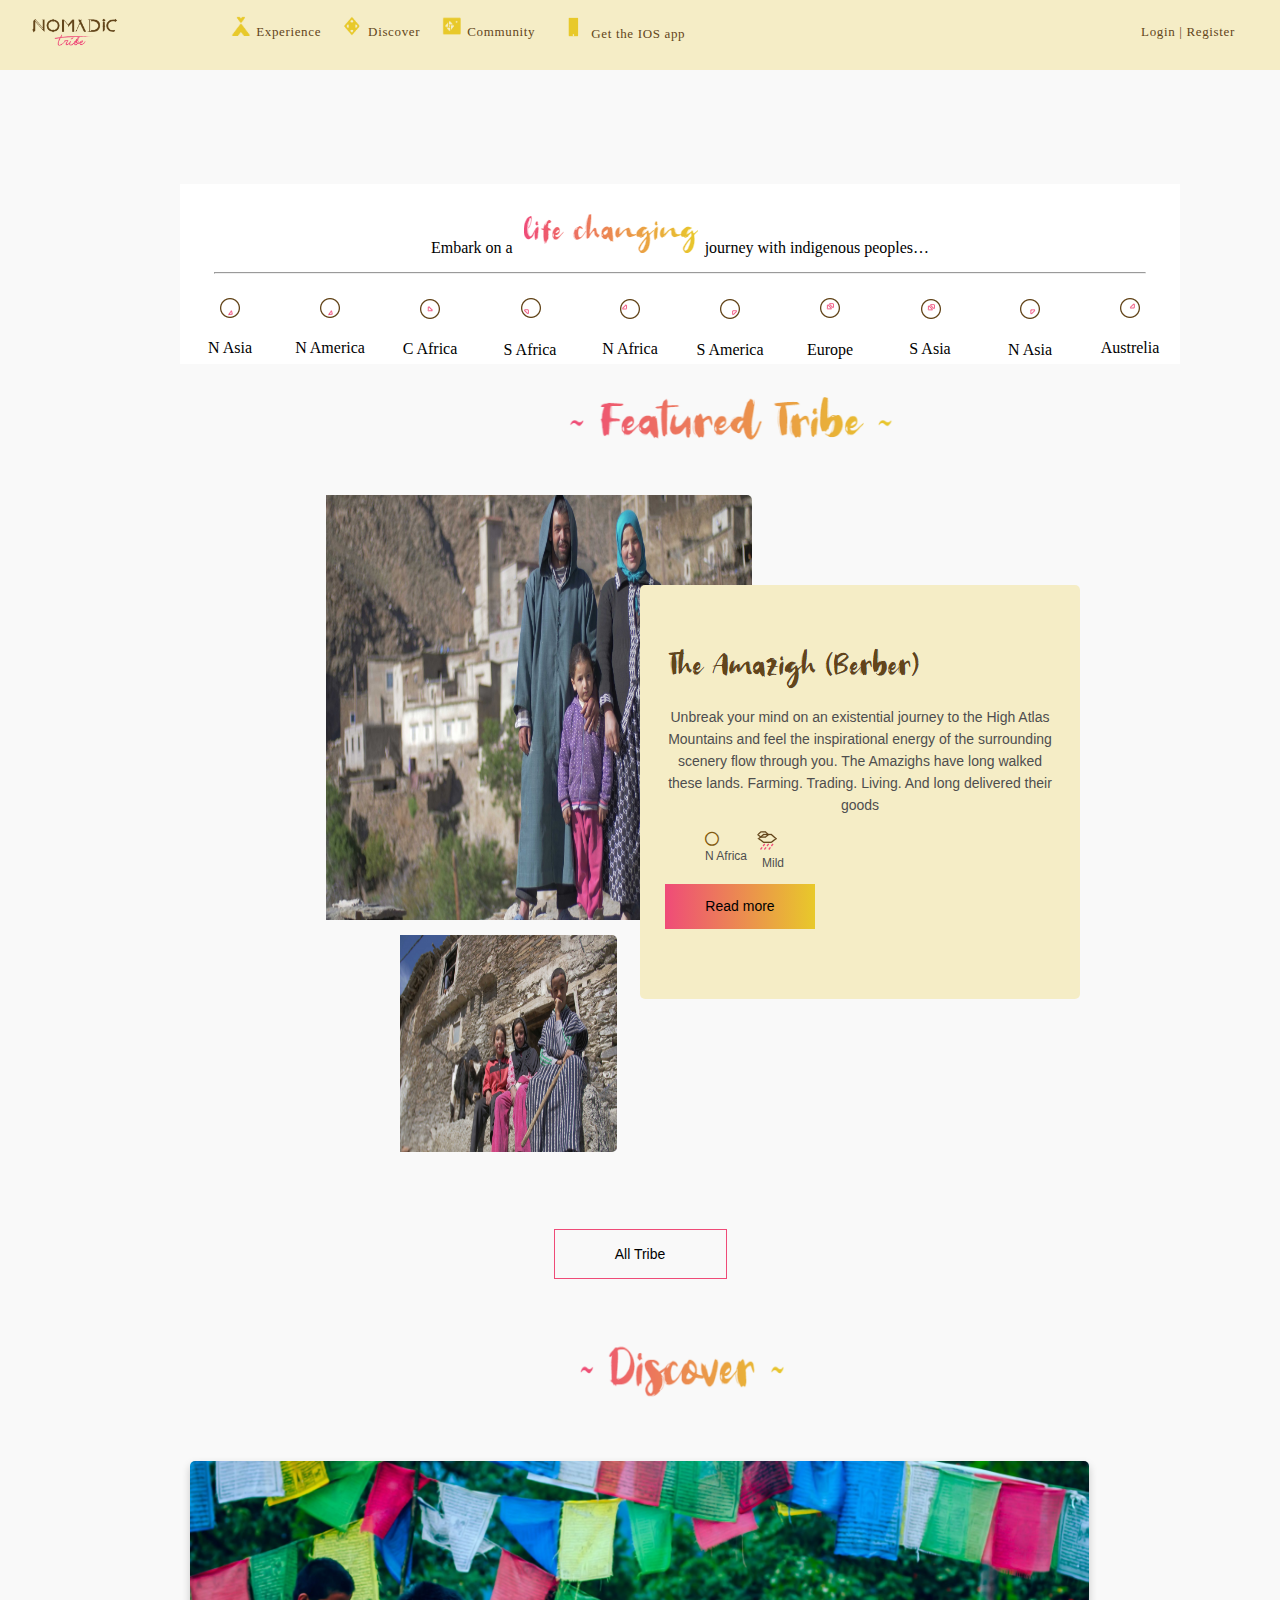
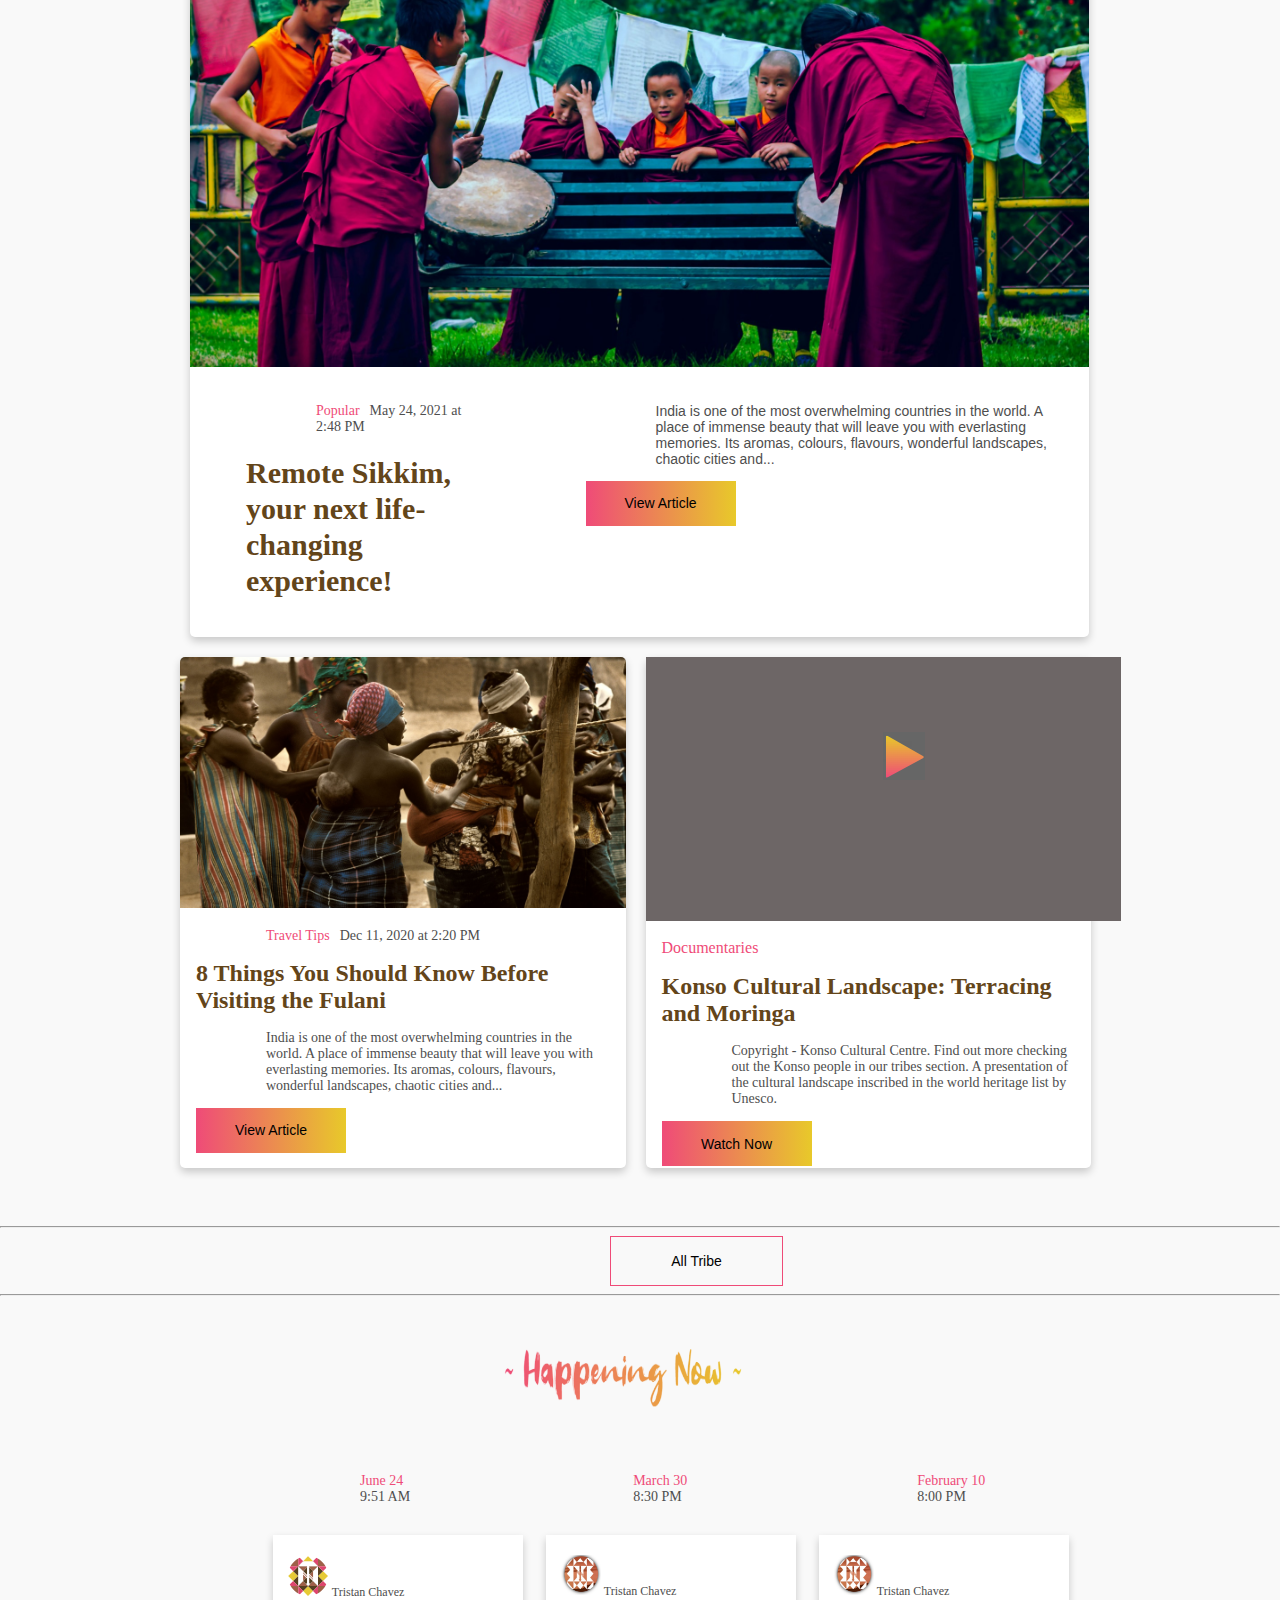
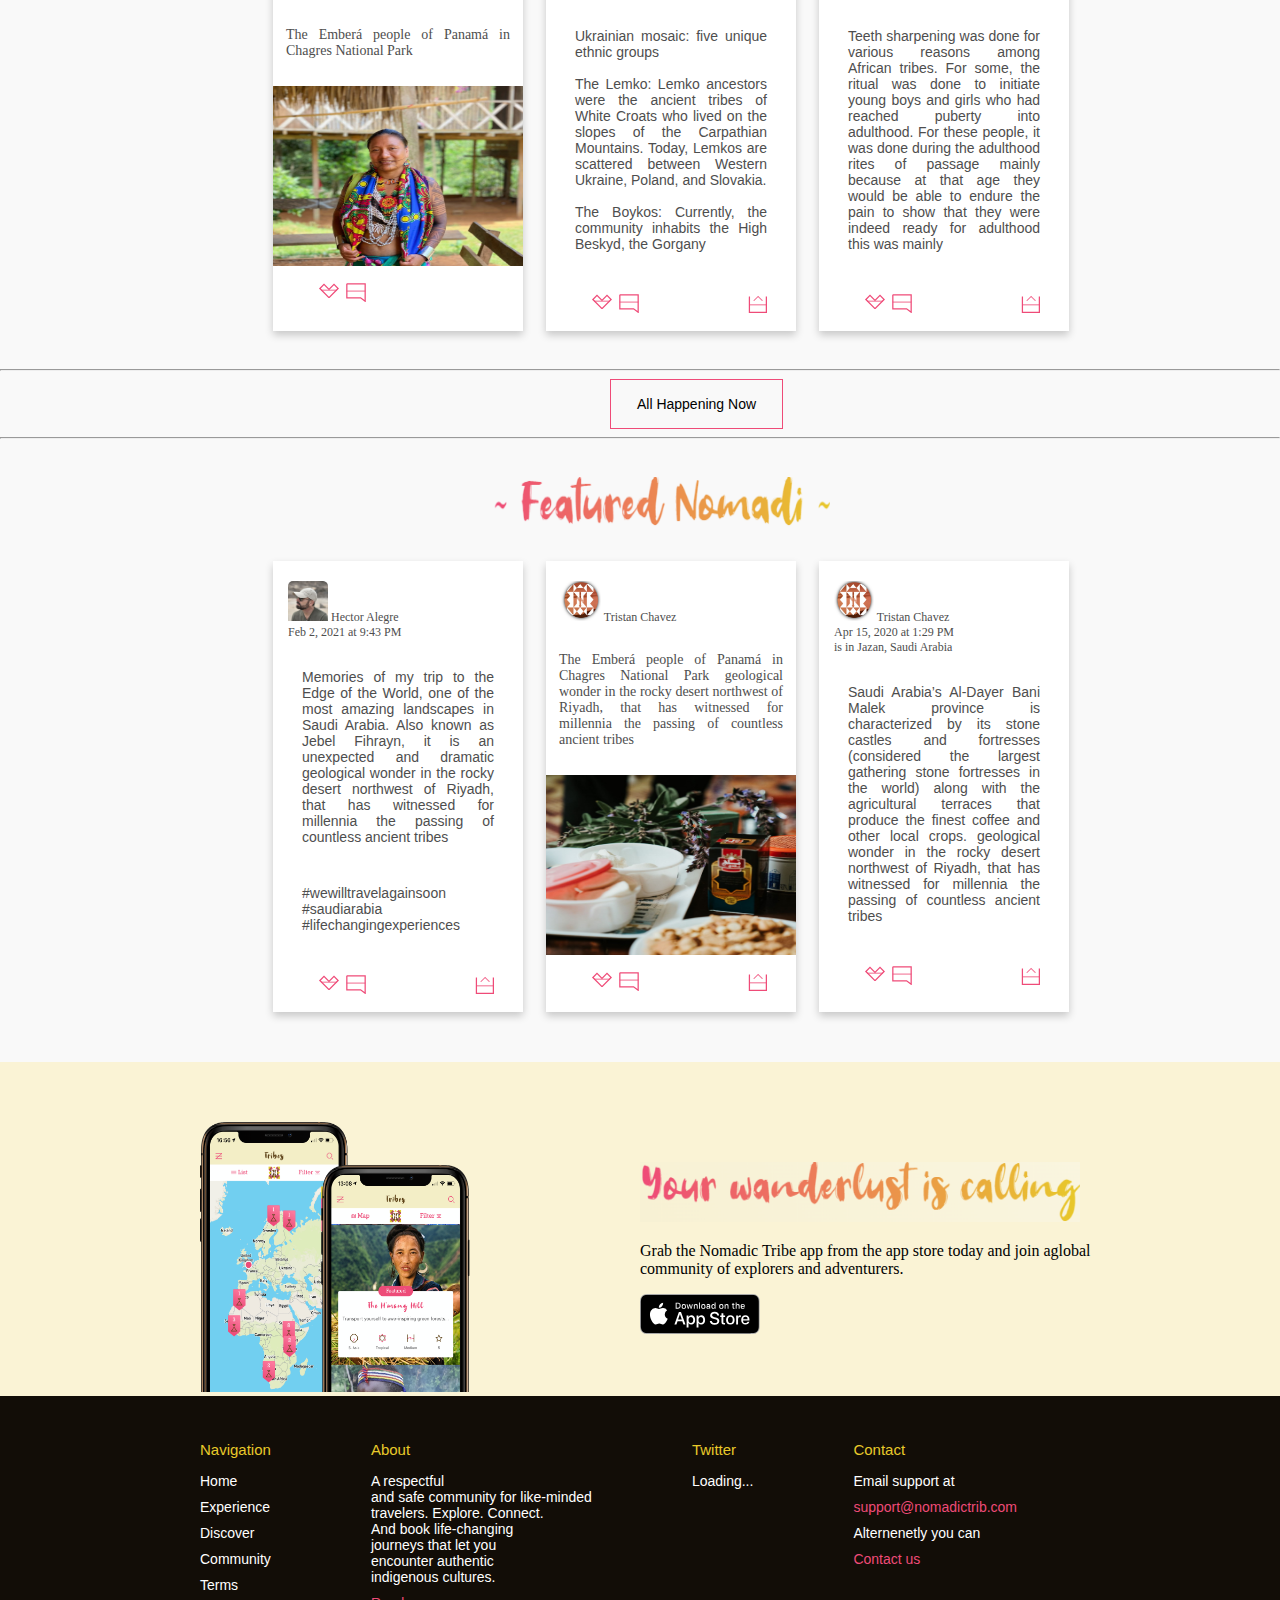
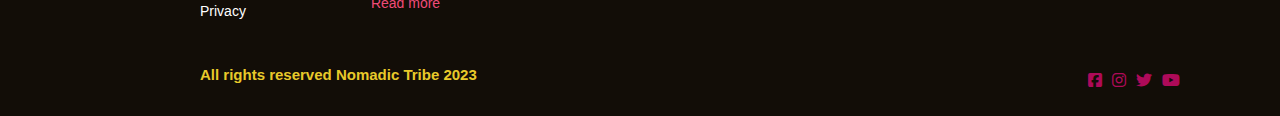
==== index.html @ 20270857 "Update and rename nomadictrib.html to index.html" ====
<!DOCTYPE html>
<html lang="en">

<head>
    <meta charset="UTF-8">
    <meta name="viewport" content="width=device-width, initial-scale=1.0">
    <title>Document</title>
    <link rel="stylesheet" href="navnomad.css">
    <!-- <link rel="stylesheet" href="https://cdnjs.cloudflare.com/ajax/libs/font-awesome/4.7.0/css/font-awesome.min.css"> -->
    <link rel="stylesheet" href="https://cdnjs.cloudflare.com/ajax/libs/font-awesome/6.2.1/css/all.min.css">

</head>

<body>
    <div class="navnomad">
        <div class="logo"><img class="" src="image/logoimg1.png" width="88px" height="29px" alt=""></div>
        <div class="navitems">
            <ul>

                <li><img src="image/1sticon.png" class="navitemimg" width="" alt=""><a class="navitema" href="">Experience</a>
                </li>
                <li><img src="image/2ndicon.png" class="navitemimg" alt=""><a href="" class="navitema">Discover</a></li>
                <li><img src="image/3rdicon.png" class="navitemimg" alt=""><a href="" class="navitema">Community</a></li>
                <li><img src="image/42thicon.png" class="navitemimg4" height="25px" alt=""><a href="" class="navitema">Get the
                        IOS app</a></li>
            </ul>
        </div>
        <div class="register">Login | Register</div>
    </div>

    <section>

        <div class="vediosection">
            <video playsinline autoplay muted loop>
                <source src="vedio/nomadicvedio.mp4" class="vedionomad" width="100%" type="video/mp4">

            </video>
            <div class="arraw"><button id="arrowbutton"><i class="fa-solid fa-caret-down"style="color: #f9fafb;"></i></button>
                <button id="arrowbutton"><i class="fa-solid fa-volume-xmark" style="color: #ffffff;"></i></button>
            </div>
    </section>
    <section>
        <div class="section3">
      <div  class="container-section-area1">
        <div class="areatxt">
           <span class="life"> Embark on a </span><img src="image/lifechanging.png" alt=""><span class="life">journey with indigenous peoples…</span>
        </div>
        <div><hr class="araehr"></div>
        
        <div class="container-section-area">
            <div class="africa"><img src="image/section1img2.png" alt="">
            <p>N Asia</p></div>
            <div class="africa">
<img src="image/section1img2.png" alt="">
<p>N America</p>
            </div>
            <div class="africa">
                <img src="image/section1img3.png" alt="">
                <p>C Africa</p>
            </div>
            <div class="africa">
                <img src="image/section1img4.png" alt="">
                <p>S Africa</p>
            </div>
            <div class="africa">
                <img src="image/section1img5.png" alt="">
                <p>N Africa</p>
            </div>
            <div class="africa">
                <img src="image/section1img6.png" alt="">
                <p>S America</p>
            </div>
            <div class="africa">
                <img src="image/section1img7.png" alt="">
                <p>Europe</p>
            </div>
            <div class="africa">
                <img src="image/section1img8.png" alt="">
                <p>S Asia</p>
            </div>
            <div class="africa">
                <img src="image/section1img9.png" alt="">
                <p>N Asia</p>
            </div>
            <div class="africa">
                <img src="image/section1img10.png" alt="">
                <p>Austrelia</p>
            </div>
        </div>
      </div>
    </div>
    </section>

    <section>


        <div class="section4">
            <div class="lenear-gardient">
                <img src="image/futuretrib.png" width="330px" height="52px" alt="">
            </div>
            <div class="futuretribimg">
                <div class="futuretribimg1">
                    <img class="futuretribimg1" src="image/futuretribimg1.jpg" width="426px" height="425px" alt="">
                </div>
                <div class="futuretribimg2">
                    <img class="futuretribimg2" src="image/futurtribimg2.jpg" width="217px" height="217px" alt="">
                </div>
            </div>
            <div class="futuretribtxt">
                <div><img src="image/theamazing.png" alt=""></div>


                <div>
                    <p class="section4text">Unbreak your mind on an existential journey to the High Atlas <br> Mountains
                        and feel the inspirational energy of the surrounding <br> scenery flow through you. The Amazighs
                        have long walked these lands. Farming. Trading. Living. And long delivered their goods</p>
                </div>
                <div class="sectio4icons">
                    <ul>
                        <li><i class="fa-sharp fa-regular fa-circle" style="color: #81590e;"></i><br><span
                                class="nafrica">N Africa</span></li>
                        <li><img src="image/rainicon.png" width="20px" height="20px" alt=""><br><span class="mild">Mild</span>
                        </li>
                    </ul>
                </div>


                <div>
                    <button class="readmore" type="button" onclick="alert('Hello world!')">Read more</button>
                </div>
            </div>
        </div>
        </div>

        </div>
    </section>


    <section>
        <div class="allgribbox">
            <button class="alltrib" type="button" onclick="alert('Hello world!')">All
                Tribe</button>
        </div>

    </section>


    <section>
        <div class="section5">
            <div class="discover">
                <img src="image/discover.png" class="discover" width="230px" height="68px" alt="">
            </div>
            <div class="card" id="section5card">
                <img src="image/dicoverimg2.jpg" alt="Avatar" style="width:100%">
                <div class="container">
                    <div class="discoverlist1">
                        <ul>
                            <li>
                                <p class="traveltipsp"><span class="discovelist">Popular</span>May 24, 2021 at 2:48 PM
                                </p>
                                <h1 class="discoverh1">Remote Sikkim, your next life-changing experience!</h1>
                            </li>
                            <li class="listiteme">
                                <p class="traveltipsp">India is one of the most overwhelming countries in the world. A
                                    place of immense beauty that will leave you with everlasting memories. Its aromas,
                                    colours, flavours, wonderful landscapes, chaotic cities and...</p>
                                <button class="readmore" type="button" onclick="alert('Hello world!')">View
                                    Article</button>


                            </li>
                        </ul>
                    </div>
                </div>
            </div>
        </div>
    </section>

    <section>
        <div class="section6">
            <div class="card" id="card61">
                <img src="image/traveltips.jpg" alt="Avatar" style="width:100%">
                <div class="container">
                    <p class="traveltipsp"><span class="discovelist">Travel Tips</span>Dec 11, 2020 at 2:20 PM</p>
                    <h1 class="traveltips2">8 Things You Should Know Before Visiting the Fulani</h1>
                    <p class="traveltipsp">India is one of the most overwhelming countries in the world. A place of
                        immense beauty that will leave you with everlasting memories. Its aromas, colours, flavours,
                        wonderful landscapes, chaotic cities and...</p>
                    <button class="readmore" type="button" onclick="alert('Hello world!')">View Article</button>
                </div>
            </div>
            <div class="card" id="card62">

                <div class="gray">
                    <img class="playbutton" src="image/playbutton.png" alt="">
                </div>
                <div class="container">
                    <p><span class="discovelist">Documentaries</span></p>
                    <h1 class="traveltips2">Konso Cultural Landscape: Terracing and Moringa</h1>
                    <p class="traveltipsp">Copyright - Konso Cultural Centre. Find out more checking out the Konso
                        people in our tribes section. A presentation of the cultural landscape inscribed in the world
                        heritage list by Unesco.</p>
                    <button class="readmore" type="button" onclick="alert('Hello world!')">Watch Now</button>

                </div>
            </div>
        </div>

    </section>

    <hr>
    <div class="discoverbox">
        <button class="discoverall" type="button" onclick="alert('Hello world!')">All
            Tribe</button>
    </div>

    </section>
    <hr>

    <section>
        <!-- <div class="section7">
        <div class="lenear-gardient">
            <img src="happeningnow.png" width="330px" height="60px" alt="">
        </div>
    <div class="row">
        <div class="column">
            
          <div class="card"id="card71">
            <img src="happeninicon1.png" alt="">
            <span>Tristan Chavez </span>
            <div><p>The Emberá people of Panamá in Chagres National Park</p>
            <img class="happening" src="happening.jpg"width="290px"height="201px" alt=""></div>
          </div>
        </div>
        <div class="column">
          <div class="card"id="card71">...</div>
        </div>
        <div class="column">
          <div class="card"id="card71">..</div>
        </div>

      </div>
    </div> -->
        <div class="section7">
            <div class="happeningnow">
                <img class="happenngtxt" src="image/happeningnow.png" width="250px" height="60px" alt="">
            </div>
            <div class="happeminglist">
                <ul>
                    <li>
                        <p class="traveltipsp"><span class="discovelist">June 24</span> <br>9:51 AM</p>
                    </li>
                    <li>
                        <p class="happeninglist2"><span class="discovelist">March 30 </span> <br>8:30 PM</p>
                    </li>
                    <li>
                        <p class="happeninglist2"><span class="discovelist">February 10 </span> <br>8:00 PM</p>
                    </li>
                </ul>
            </div>
            <div class="sectioncards7">

                <div class="card" id="card71">
                    <div class="card71ico"> <img src="image/happeninicon1.png" alt="">
                        <span>Tristan Chavez </span>
                    </div>

                    <div>
                        <p class="card71txt1">The Emberá people of Panamá in Chagres National Park</p>
                        <img class="happening" src="image/happening.jpg" width="290px" height="201px" alt="">
                    </div>
                    <div class="card71icons">
                        <ul>
                            <li><img src="image/cardlicon1.png" alt=""></li>
                            <li><img src="image/cardlicon2.png" alt=""></li>
                            <li><img class="image/cardlicon3" src="cardlicin3.png" alt=""></li>
                        </ul>
                    </div>

                </div>
                <div class="card" id="card71">
                    <div class="card71ico"> <img src="image/happeningicon2.jpg" width="40px" height="40px" alt="">
                        <span>Tristan Chavez </span>
                    </div>
                    <div class="container">
                        <p class="card71txt">Ukrainian mosaic: five unique ethnic groups <br><br>
                            The Lemko: Lemko ancestors were the ancient tribes of White Croats who lived on the slopes
                            of the Carpathian Mountains. Today, Lemkos are scattered between Western Ukraine, Poland,
                            and Slovakia. <br><br>
                            The Boykos: Currently, the community inhabits the High Beskyd, the Gorgany</p>
                    </div>
                    <div class="card71icons">
                        <ul>
                            <li><img src="image/cardlicon1.png" alt=""></li>
                            <li><img src="image/cardlicon2.png" alt=""></li>
                            <li><img class="cardlicon3" src="image/cardlicin3.png" alt=""></li>
                        </ul>
                    </div>
                </div>
                <div class="card" id="card71">
                    <div class="card71ico"> <img src="image/happeningicon2.jpg" width="40px" height="40px" alt="">
                        <span>Tristan Chavez </span>
                    </div>
                    <div class="container">
                        <p class="card71txt">Teeth sharpening was done for various reasons among African tribes. For
                            some, the ritual was done to initiate young boys and girls who had reached puberty into
                            adulthood. For these people, it was done during the adulthood rites of passage mainly
                            because at that age they would be able to endure the pain to show that they were indeed
                            ready for adulthood this was mainly</p>
                    </div>
                    <div class="card71icons">
                        <ul>
                            <li><img  class="cardioicin1" src="image/cardlicon1.png" alt=""></li>
                            <li ><img class="cardioicin" src="image/cardlicon2.png" alt=""></li>
                            <li><img class="cardlicon3" src="image/cardlicin3.png" alt=""></li>
                        </ul>
                    </div>
                </div>
            </div>
        </div>
    </section>

    <hr>
    <div class="discoverbox">
        <button class="discoverall" type="button" onclick="alert('Hello world!')">All Happening Now</button>
    </div>

    </section>
    <hr>

    <section>
        <div class="section9">
            <div class="futurenomadi">
                <img class="happenngtxt" src="image/futurenomadi1.png" width="340px" height="50px" alt="">
            </div>

            <div class="sectioncards7">

                <div class="card" id="card71">

                    <div class="card71ico"> <img src="image/hector.jpg" width="40px" height="40px" alt="">
                        <span>Hector Alegre <br>Feb 2, 2021 at 9:43 PM

                        </span>
                    </div>


                    <div class="container">
                        <p class="card71txt">Memories of my trip to the Edge of the World, one of the most amazing
                            landscapes in Saudi Arabia. Also known as Jebel Fihrayn, it is an unexpected and dramatic
                            geological wonder in the rocky desert northwest of Riyadh, that has witnessed for millennia
                            the passing of countless ancient tribes</p>
                        <p class="card71txt">#wewilltravelagainsoon #saudiarabia #lifechangingexperiences</p>
                    </div>
                    <div class="card71icons">
                        <ul>
                            <li><img  class="cardioicin1" src="image/cardlicon1.png" alt=""></li>
                            <li ><img class="cardioicin" src="image/cardlicon2.png" alt=""></li>
                            <li><img class="cardlicon3" src="image/cardlicin3.png" alt=""></li>
                        </ul>
                    </div>
                </div>
                <div class="card" id="card71">
                    <div class="card71ico"> <img src="image/happeningicon2.jpg" width="40px" height="40px" alt="">
                        <span>Tristan Chavez </span>
                    </div>

                    <div>
                        <p class="card71txt1">The Emberá people of Panamá in Chagres National Park geological wonder in the rocky desert northwest of Riyadh, that has witnessed for millennia the passing of countless ancient tribes</p>
                        <img class="happening" src="image/carding92.jpg" width="290px" height="201px" alt="">
                    </div>
                    <div class="card71icons">
                        <ul>
                            <li><img  class="cardioicin1" src="image/cardlicon1.png" alt=""></li>
                            <li ><img class="cardioicin" src="image/cardlicon2.png" alt=""></li>
                            <li><img class="cardlicon3" src="image/cardlicin3.png" alt=""></li>
                        </ul>
                    </div>
                </div>
                <div class="card" id="card71">
                    <div class="card71ico"> <img src="image/happeningicon2.jpg" width="40px" height="40px" alt="">
                        <span>Tristan Chavez <br>Apr 15, 2020 at 1:29 PM <br>is in Jazan, Saudi Arabia</span>
                    </div>
                    <div class="container">
                        <p class="card71txt">Saudi Arabia’s Al-Dayer Bani Malek province is characterized by its stone
                            castles and fortresses (considered the largest gathering stone fortresses in the world)
                            along with the agricultural terraces that produce the finest coffee and other local crops.
                            geological wonder in the rocky desert northwest of Riyadh, that has witnessed for millennia the passing of countless ancient tribes
                        </p>
                    </div>
                    <div class="card71icons">
                        <ul>
                            <li><img  class="cardioicin1" src="image/cardlicon1.png" alt=""></li>
                            <li ><img class="cardioicin" src="image/cardlicon2.png" alt=""></li>
                            <li><img class="cardlicon3" src="image/cardlicin3.png" alt=""></li>
                        </ul>
                    </div>
                </div>
            </div>
        </div>
    </section>

    <section>
        <div class="section10">
            <div class="section10img">
                <img src="image/yourwonderest.png" width="270px" height="270px" alt="">

            </div>
            <div class="section10txt">
                <img class="thewondertxt" src="image/thewonderesttxt.png" width="440px" height="60px" alt="">
                <p>Grab the Nomadic Tribe app from the app store today and join aglobal <br> community of explorers and
                    adventurers.</p>
                <svg xmlns="http://www.w3.org/2000/svg" width="119.664" height="40" viewBox="0 0 119.664 40">
                    <path
                        d="M110.135 0H9.535c-.367 0-.73 0-1.095.002-.306.002-.61.008-.919.013A13.215 13.215 0 005.517.19a6.665 6.665 0 00-1.9.627 6.438 6.438 0 00-1.62 1.18A6.258 6.258 0 00.82 3.617a6.601 6.601 0 00-.625 1.903 12.993 12.993 0 00-.179 2.002c-.01.307-.01.615-.015.921V31.56c.005.31.006.61.015.921a12.992 12.992 0 00.18 2.002 6.588 6.588 0 00.624 1.905A6.208 6.208 0 001.998 38a6.274 6.274 0 001.618 1.179 6.7 6.7 0 001.901.63 13.455 13.455 0 002.004.177c.31.007.613.011.919.011.366.002.728.002 1.095.002h100.6c.36 0 .724 0 1.084-.002.304 0 .617-.004.922-.01a13.279 13.279 0 002-.178 6.804 6.804 0 001.908-.63A6.277 6.277 0 00117.666 38a6.395 6.395 0 001.182-1.614 6.604 6.604 0 00.619-1.905 13.506 13.506 0 00.185-2.002c.004-.31.004-.61.004-.921.008-.364.008-.725.008-1.094V9.536c0-.366 0-.73-.008-1.092 0-.306 0-.614-.004-.92a13.507 13.507 0 00-.185-2.003 6.618 6.618 0 00-.62-1.903 6.466 6.466 0 00-2.798-2.8 6.768 6.768 0 00-1.908-.627 13.044 13.044 0 00-2-.176c-.305-.005-.618-.011-.922-.013-.36-.002-.725-.002-1.084-.002z"
                        fill="#a6a6a6"></path>
                    <path
                        d="M8.445 39.125c-.305 0-.602-.004-.904-.01a12.687 12.687 0 01-1.87-.164 5.884 5.884 0 01-1.656-.548 5.406 5.406 0 01-1.397-1.016 5.32 5.32 0 01-1.02-1.397 5.722 5.722 0 01-.544-1.657 12.414 12.414 0 01-.166-1.875c-.007-.21-.015-.913-.015-.913v-23.1s.009-.692.015-.895a12.37 12.37 0 01.165-1.872 5.755 5.755 0 01.544-1.662 5.373 5.373 0 011.015-1.398 5.565 5.565 0 011.402-1.023 5.823 5.823 0 011.653-.544A12.586 12.586 0 017.543.887l.902-.012h102.769l.913.013a12.385 12.385 0 011.858.162 5.938 5.938 0 011.671.548 5.594 5.594 0 012.415 2.42 5.763 5.763 0 01.535 1.649 12.995 12.995 0 01.174 1.887c.003.283.003.588.003.89.008.375.008.732.008 1.092v20.929c0 .363 0 .718-.008 1.075 0 .325 0 .623-.004.93a12.731 12.731 0 01-.17 1.853 5.739 5.739 0 01-.54 1.67 5.48 5.48 0 01-1.016 1.386 5.413 5.413 0 01-1.4 1.022 5.862 5.862 0 01-1.668.55 12.542 12.542 0 01-1.869.163c-.293.007-.6.011-.897.011l-1.084.002z">
                    </path>
                    <g data-name="<Group>">
                        <g data-name="<Group>" fill="#fff">
                            <path data-name="<Path>"
                                d="M24.769 20.3a4.949 4.949 0 012.356-4.151 5.066 5.066 0 00-3.99-2.158c-1.68-.176-3.308 1.005-4.164 1.005-.872 0-2.19-.988-3.608-.958a5.315 5.315 0 00-4.473 2.728c-1.934 3.348-.491 8.269 1.361 10.976.927 1.325 2.01 2.805 3.428 2.753 1.387-.058 1.905-.885 3.58-.885 1.658 0 2.144.885 3.59.852 1.489-.025 2.426-1.332 3.32-2.67a10.962 10.962 0 001.52-3.092 4.782 4.782 0 01-2.92-4.4zM22.037 12.21a4.872 4.872 0 001.115-3.49 4.957 4.957 0 00-3.208 1.66A4.636 4.636 0 0018.8 13.74a4.1 4.1 0 003.237-1.53z">
                            </path>
                        </g>
                        <g fill="#fff">
                            <path
                                d="M42.302 27.14H37.57l-1.137 3.356h-2.005l4.484-12.418h2.083l4.483 12.418h-2.039zm-4.243-1.55h3.752l-1.85-5.446h-.051zM55.16 25.97c0 2.813-1.506 4.62-3.779 4.62a3.07 3.07 0 01-2.848-1.583h-.043v4.484H46.63V21.442h1.8v1.506h.033a3.212 3.212 0 012.883-1.6c2.298 0 3.813 1.816 3.813 4.622zm-1.91 0c0-1.833-.948-3.038-2.393-3.038-1.42 0-2.375 1.23-2.375 3.038 0 1.824.955 3.046 2.375 3.046 1.445 0 2.393-1.197 2.393-3.046zM65.125 25.97c0 2.813-1.506 4.62-3.779 4.62a3.07 3.07 0 01-2.848-1.583h-.043v4.484h-1.859V21.442h1.799v1.506h.034a3.212 3.212 0 012.883-1.6c2.298 0 3.813 1.816 3.813 4.622zm-1.91 0c0-1.833-.948-3.038-2.393-3.038-1.42 0-2.375 1.23-2.375 3.038 0 1.824.955 3.046 2.375 3.046 1.445 0 2.392-1.197 2.392-3.046zM71.71 27.036c.138 1.232 1.334 2.04 2.97 2.04 1.566 0 2.693-.808 2.693-1.919 0-.964-.68-1.54-2.29-1.936l-1.609-.388c-2.28-.55-3.339-1.617-3.339-3.348 0-2.142 1.867-3.614 4.519-3.614 2.624 0 4.423 1.472 4.483 3.614h-1.876c-.112-1.239-1.136-1.987-2.634-1.987s-2.521.757-2.521 1.858c0 .878.654 1.395 2.255 1.79l1.368.336c2.548.603 3.606 1.626 3.606 3.443 0 2.323-1.85 3.778-4.793 3.778-2.754 0-4.614-1.42-4.734-3.667zM83.346 19.3v2.142h1.722v1.472h-1.722v4.991c0 .776.345 1.137 1.102 1.137a5.808 5.808 0 00.611-.043v1.463a5.104 5.104 0 01-1.032.086c-1.833 0-2.548-.689-2.548-2.445v-5.189h-1.316v-1.472h1.316V19.3zM86.065 25.97c0-2.849 1.678-4.639 4.294-4.639 2.625 0 4.295 1.79 4.295 4.639 0 2.856-1.661 4.638-4.295 4.638-2.633 0-4.294-1.782-4.294-4.638zm6.695 0c0-1.954-.895-3.108-2.401-3.108s-2.4 1.162-2.4 3.108c0 1.962.894 3.106 2.4 3.106s2.401-1.144 2.401-3.106zM96.186 21.442h1.773v1.541h.043a2.16 2.16 0 012.177-1.635 2.866 2.866 0 01.637.069v1.738a2.598 2.598 0 00-.835-.112 1.873 1.873 0 00-1.937 2.083v5.37h-1.858zM109.384 27.837c-.25 1.643-1.85 2.771-3.898 2.771-2.634 0-4.269-1.764-4.269-4.595 0-2.84 1.644-4.682 4.19-4.682 2.506 0 4.08 1.72 4.08 4.466v.637h-6.394v.112a2.358 2.358 0 002.436 2.564 2.048 2.048 0 002.09-1.273zm-6.282-2.702h4.526a2.177 2.177 0 00-2.22-2.298 2.292 2.292 0 00-2.306 2.298z">
                            </path>
                        </g>
                    </g>
                    <g data-name="<Group>">
                        <g fill="#fff">
                            <path
                                d="M37.826 8.731a2.64 2.64 0 012.808 2.965c0 1.906-1.03 3.002-2.808 3.002h-2.155V8.73zm-1.228 5.123h1.125a1.876 1.876 0 001.967-2.146 1.881 1.881 0 00-1.967-2.134h-1.125zM41.68 12.444a2.133 2.133 0 114.248 0 2.134 2.134 0 11-4.247 0zm3.334 0c0-.976-.439-1.547-1.208-1.547-.773 0-1.207.571-1.207 1.547 0 .984.434 1.55 1.207 1.55.77 0 1.208-.57 1.208-1.55zM51.573 14.698h-.922l-.93-3.317h-.07l-.927 3.317h-.913l-1.242-4.503h.902l.806 3.436h.067l.926-3.436h.852l.926 3.436h.07l.803-3.436h.889zM53.854 10.195h.855v.715h.066a1.348 1.348 0 011.344-.802 1.465 1.465 0 011.559 1.675v2.915h-.889v-2.692c0-.724-.314-1.084-.972-1.084a1.033 1.033 0 00-1.075 1.141v2.635h-.888zM59.094 8.437h.888v6.26h-.888zM61.218 12.444a2.133 2.133 0 114.247 0 2.134 2.134 0 11-4.247 0zm3.333 0c0-.976-.439-1.547-1.208-1.547-.773 0-1.207.571-1.207 1.547 0 .984.434 1.55 1.207 1.55.77 0 1.208-.57 1.208-1.55zM66.4 13.424c0-.81.604-1.278 1.676-1.344l1.22-.07v-.389c0-.475-.315-.744-.922-.744-.497 0-.84.182-.939.5h-.86c.09-.773.818-1.27 1.84-1.27 1.128 0 1.765.563 1.765 1.514v3.077h-.855v-.633h-.07a1.515 1.515 0 01-1.353.707 1.36 1.36 0 01-1.501-1.348zm2.895-.384v-.377l-1.1.07c-.62.042-.9.253-.9.65 0 .405.351.64.834.64a1.062 1.062 0 001.166-.983zM71.348 12.444c0-1.423.732-2.324 1.87-2.324a1.484 1.484 0 011.38.79h.067V8.437h.888v6.26h-.851v-.71h-.07a1.563 1.563 0 01-1.415.785c-1.145 0-1.869-.901-1.869-2.328zm.918 0c0 .955.45 1.53 1.203 1.53.75 0 1.212-.583 1.212-1.526 0-.938-.468-1.53-1.212-1.53-.748 0-1.203.58-1.203 1.526zM79.23 12.444a2.133 2.133 0 114.247 0 2.134 2.134 0 11-4.247 0zm3.333 0c0-.976-.438-1.547-1.208-1.547-.772 0-1.207.571-1.207 1.547 0 .984.435 1.55 1.207 1.55.77 0 1.208-.57 1.208-1.55zM84.67 10.195h.855v.715h.066a1.348 1.348 0 011.344-.802 1.465 1.465 0 011.559 1.675v2.915h-.889v-2.692c0-.724-.314-1.084-.972-1.084a1.033 1.033 0 00-1.075 1.141v2.635h-.889zM93.515 9.074v1.141h.976v.749h-.976v2.315c0 .472.194.679.637.679a2.967 2.967 0 00.339-.021v.74a2.916 2.916 0 01-.484.046c-.988 0-1.381-.348-1.381-1.216v-2.543h-.715v-.749h.715V9.074zM95.705 8.437h.88v2.481h.07a1.386 1.386 0 011.374-.806 1.483 1.483 0 011.55 1.679v2.907h-.889V12.01c0-.72-.335-1.084-.963-1.084a1.052 1.052 0 00-1.134 1.142v2.63h-.888zM104.761 13.482a1.828 1.828 0 01-1.95 1.303 2.045 2.045 0 01-2.081-2.325 2.077 2.077 0 012.076-2.352c1.253 0 2.009.856 2.009 2.27v.31h-3.18v.05a1.19 1.19 0 001.2 1.29 1.08 1.08 0 001.07-.546zm-3.126-1.451h2.275a1.086 1.086 0 00-1.109-1.167 1.152 1.152 0 00-1.166 1.167z">
                            </path>
                        </g>
                    </g>
                </svg>
            </div>
        </div>
    </section>
    <footer>
        <div class="section11">
            <div class="footer">
                <div class="footer1">
                    <ul>
                        <p class="footerh">Navigation</p>
                        <li>Home</li>
                        <li>Experience</li>
                        <li>Discover</li>
                        <li>Community</li>
                        <li>Terms</li>
                        <li>Privacy</li>
                    </ul>
                </div>
                <div class="footer2">

                    <ul>

                        <p class="footerh">About</p>
                        <li>A respectful<br> and safe community for like-minded <br>travelers. Explore. Connect.<br> And
                            book life-changing<br> journeys that let you<br> encounter authentic<br> indigenous
                            cultures.</li>

                        <li class="roselink">Read more</li>
                    </ul>
                </div>
                <div class="footer3">

                    <ul>
                        <p class="footerh">Twitter</p>
                        <li>Loading...</li>
                    </ul>
                </div>
                <div class="footer4">

                    <ul>
                        <p class="footerh">Contact</p>
                        <li>Email support at</li>
                        <li class="roselink">support@nomadictrib.com</li>
                        <li>Alternenetly you can</li>
                        <li class="roselink">Contact us</li>

                    </ul>

                </div>

            </div>
            <div class="socialmedia-container">
                <div class="socialmediatext">
                    <h1 class="footerh">All rights reserved Nomadic Tribe 2023</h1>
                </div>
            <div class="socialmeadia">
                <ul>
                    <li class="socio"><i class="fa-brands fa-square-facebook" style="color:#ae0a59;"></i></li>
                    <li class="socio"><i class="fa-brands fa-instagram" style="color: #ae0a59;"></i></li>
                    <li class="socio"><i class="fa-brands fa-twitter" style="color: #ae0a59;"></i></li>
                    <li class="socio"><i class="fa-brands fa-youtube" style="color: #ae0a59;"></i></li>
                </ul>
            </div>
        </div>
    </div>
    </footer>
</body>

</html>
---- navnomad.css ----
.navnomad{
    display: flex;
    background-color: #f5edc6;
    font-family: "Roboto Slab", Georgia, Times, "Times New Roman", serif;
    color: #63451a;
    height: 70px;
    position: fixed;
    width: 100%;
    z-index: 1;
    
    /* background: transparent; */
    
}
.logo{
    font-family: "Roboto Slab", Georgia, Times, "Times New Roman", serif;
    flex: 1;
    padding-left: 31px;
    padding-top: 18px;

}
.navitems{
    display: flex;
    flex: 7;
    color: #e8c92a;   
}
.navitems  ul {
    list-style-type: none;
    display: flex;
    flex: 1;
    text-align: justify;
    
  }
  .navitems a{
    text-decoration: none;
    color: #63451a;
    padding-left: 5px;
    font-size: 13px;
    line-height: 20.41px;
    text-align: start;
    letter-spacing: 0.65px;
    font-family: "Roboto Slab", Georgia, Times, "Times New Roman", serif;

  }
  .navitemimg{
    width: 20px;
    height: 20px;
    padding-left: 22px;
  }

  .navitemimg4{
    height: 22px;
    margin-left: 10px;
    font-size: 13px;
    line-height: 20.41px;
    text-align: start;
    letter-spacing: 0.65px;
    margin-right: 5px; 
    padding-left: 22px;
} 

.register{
    padding-top: 22px;
    padding-right: 45px;
    color: #63451a;
    padding-left: 5px;
    font-size: 13px;
    line-height: 20.41px;
    text-align: start;
    letter-spacing: 0.65px;
    font-family: "Roboto Slab", Georgia, Times, "Times New Roman", serif;   
}

video{
   width: 100%;
   /* height: 100px; */
}
.container-section-area1{
  background-color: white;
  width: 1000px;
  margin-left: 180px;
  margin-top: 30px;
  padding-top:30px;
  height: 150px;
  box-shadow: #4e4e4e;
  text-align: center;
}
.container-section-area{
  padding-top: 15px;
  display: grid;
  grid-template-columns: 1fr 1fr 1fr 1fr 1fr 1fr 1fr 1fr 1fr 1fr;
  padding-bottom: 15px;
}
.araehr{
  width: 930px;
}
.areatxt{
  margin-bottom: 15px;
}
.life{
  padding-top: 15px;
}
body{
  padding: 0;
  margin: 0;
  background-color: #f9f9f9;
  overflow-x: hidden;
}
.vediosection {
   text-align: center;
   width: 100%;
  }
  .arraw {
    position: absolute;
    bottom: 1%;
    left: 640px;   
  }


#arrowbutton{
  width: 40px;
  height: 40px;
    border-radius: 20px;
    border: none;
    background: linear-gradient(to right,#ef4b78,#e8c92a
    );
  }

/* .lenear-gradient h1 {
    /* font-family: FONT-FAMILY
    "Welcome 2019", Georgia, Times, "Times New Roman", serif;
font-size: 40px;
 background: linear-gradient(to right,#ef4b78,#ff8f4d,
  yellow);
 -webkit-text-fill-color: transparent;
 -webkit-background-clip: text; */
 /* background-image: linear-gradient(90deg, #ef4b78,yellow );
 -webkit-background-clip: text;
 background-clip: text;
 color: transparent;
 font-family:Welcome\ 2019,Georgia,Times,Times New Roman,serif;
}   */

.section4{
  margin-top: 25px;
  background-color: #f9f9f9;
  font-family: Helvetica, Arial, "Lucida Grande", sans-serif;
 margin-left: 180px;
  text-align: center;
  justify-content: center;
}
.lenear-gardient{
 
}

.futuretribimg1{
  border-radius: 5px;
  padding-left: 73px;
  margin-top: 25px;
  position: absolute;
  
 
}
.futuretribimg2{
  border-radius: 5px;
  padding-left: 110px;
  position: absolute;
  margin-top: 245px;
 
}
.futuretribtxt{
  background-color: #f5edc6;
  width: 390px;
  margin-left: 460px;
 border-radius: 5px;
 position: relative;
 padding: 25px;
margin-top: 140px;
padding-top: 60px;
padding-bottom: 70px;
font-size: 14px;
color: #4e4e4e;
text-align: start;
font-family: Helvetica, Arial, "Lucida Grande", sans-seriff;

 
}
.section4text{
  font-size: 14px;
  text-align: left;
  line-height:
  21.98px;
  text-align: center;
  justify-content: center;
}
.sectio4icons ul {
  display: flex;
  list-style-type: none;
}
.nafrica{
  font-size: 12px;
  color: 4e4e4e;
  padding-right: 10px;
  text-align: start;
  padding-top: 5px;
}
.mild{
  font-size: 12px;
  color: 4e4e4e;
  padding: 5px;
  text-align: start;
  padding-bottom:10px;
}.readmore{
  background: linear-gradient(to right,#ef4b78,#e8c92a
  );
  border-style: none;
  padding:10px;
  font-size: 14px;
  width: 150px;
  height:45px;
}
.allgribbox{
  margin-top: 230px;
  /* margin-left: 460px; */
  text-align: center;
  justify-content: center;

}
.alltrib{
  background-color:transparent;
  border: 1px solid #ef4b78
 ;
  width: 173px;
  height: 50px;
  font-size: 14px;
  text-align: center;
 
}
.discoverlist1 ul{
  display: flex;
  list-style-type: none;
    background-color: #ffffff;
}

.section5{
  /* margin: auto;
  width: 50%;
  padding: 10px; */
  margin-left: 190px;
  

}
.discover{

  margin-top: 30px;
  margin-bottom: 25px;

}


.discovelist{
  color: #ef4b78;
  padding-right: 10px;
}
.listiteme{
 margin-left: 100px;
 font-family: Helvetica, Arial, "Lucida Grande", sans-serif
 ;
}
.discoverh1{
  font-size: 30px;
  line-height: 36px;
  text-align: start;
  font-family: "Roboto Slab", Georgia, Times, "Times New Roman", serif;
  color: #63451a;
}
  
#card61 {
  box-shadow: 0 4px 8px 0 rgba(0,0,0,0.2);
  transition: 0.3s;
  width: 40.5%;
  border-radius: 5px;
  background-color:#ffffff ;
}

.card:hover {
  box-shadow: 0 8px 16px 0 rgba(0,0,0,0.2);
}

img {
  border-radius: 5px 5px 0 0;
}

.container {
  padding: 2px 16px;
}

.section6{
  display: flex;
  margin-left: 180px;
  margin-top: 20px;
  padding-bottom: 50px;

}
.gray{
  position: relative;
  background-color: #6d6666 ;
  width:475px;
  height: 264px;
  text-align: center;
 
}
.playbutton{
  position: absolute;
  padding-top: 75px;
}
#card62{
margin-left: 20px;
box-shadow: 0 4px 8px 0 rgba(0,0,0,0.2);
transition: 0.3s;
width: 40.5%;
border-radius: 5px;
background-color:#ffffff ;

}

.traveltips2{
  font-size: 24px;
  text-align: start;
  color: #63451a;
  font-family: "Roboto Slab", Georgia, Times, "Times New Roman", serif
  ;
}
.traveltipsp{
  font-size: 14px;
  margin-left: 70px;
  color: #4e4e4e;
}


#section5card{
  
  box-shadow: 0 4px 8px 0 rgba(0,0,0,0.2);
  transition: 0.3s;
  width: 82.5%;
  border-radius: 5px;
  background-color:#ffffff ;
}

.discoverall{
  background-color:transparent;
  border: 1px solid #ef4b78
 ;
  width: 173px;
  height: 50px;
  font-size: 14px;
  text-align: center;

}
.discoverbox{
  margin-left: 610px;
}


.happeningnow{
  margin-left: 200px;
}

.happening{
  padding: 0;
}
#card71 {
  box-shadow: 0 4px 8px 0 rgba(0, 0, 0, 0.2); /* this adds the "card" effect */
  margin-left: 23px;
 padding-top: 20px;
 
  background-color: #ffffff;
  width: 250px;
  font-size: 12px;
  text-align: justify;
  color: #4e4e4e;
  font-family:  "Roboto Slab", Georgia, Times, "Times New Roman", serif;
}
.card71ico{
  padding-left: 15px;
}
.happenngtxt{
  margin-bottom: 30px;
 margin-left: 50px;
  
}
.happeminglist{
  
}
.happeminglist ul{
  list-style-type: none;
  display: flex;
  flex: 1;
  text-align: justify;
 
}
.happeminglist ul li{
  /* margin-left: 100px; */


}
.cardlicon3{
  margin-left: 100px;
}
.cardioicin1{
 
}
.happeninglist2{
  font-size: 14px;
  text-align: start;
  color: #4e4e4e;
  margin-left: 220px;
}



.section7{
  padding-top: 45px;
  margin-left: 250px;
  padding-bottom: 30px;
  width: 1400px;

 
}
.card71txt{
  padding: 13px;
  font-size: 14px;
  color: #4e4e4e;
  font-family: Helvetica, Arial, "Lucida Grande", sans-serif;
}
.happening{
  border-radius: 0%;
  padding: 0%;
  margin: 0%;
  width: 250px;
  height: 180px;
}
.sectioncards7{
  display: flex;
  
}
.card71txt1{
  padding: 13px;
  font-size: 14px;
  color: #4e4e4e;
}
.section9{
  margin-left: 250px;
}
.futurenomadi{
  padding-top: 30px;
  margin-left: 190px;
}
.discover{
  margin-left: 190px;
}

.section10img{
  padding-top: 60px;
  padding-left: 200px;
}
.section10{
margin-top: 50px;
background-color: #faf3d5;
display: flex;
/* margin-left: 100px; */
}
.section10txt{
  margin-left: 170px;
}
.thewondertxt{
  padding-top: 100px;
 
}
.footer{
  
  display: flex;
  font-family: Helvetica, Arial, "Lucida Grande", sans-serif;
  padding-left: 100px;
  width: 100%;
 
}
.section11{
  padding-top: 30px;
 background-color: #120d07;
 color: #ffffff;
}


.footer1 ul{
  list-style-type: none;
  font-family: Helvetica, Arial, "Lucida Grande", sans-serif;
  font-size: 12px;
  margin-left: 60px;
  padding-bottom: 5px;
 
}
.footer2 ul{
  list-style-type: none;
  font-family: Helvetica, Arial, "Lucida Grande", sans-serif;
  font-size: 12px;
  margin-left: 60px;
}
.footer3 ul{
  list-style-type: none;
  font-family: Helvetica, Arial, "Lucida Grande", sans-serif;
  font-size: 12px;
  margin-left: 60px;
}
.footer4 ul{
  list-style-type: none;
  font-family: Helvetica, Arial, "Lucida Grande", sans-serif;
  font-size: 12px;
  margin-left: 60px;
}
.footer1  li{
  padding-bottom: 10px;
  font-family: Helvetica, Arial, "Lucida Grande", sans-serif;
  font-size: 14px;
}
.footer2  li{
  padding-bottom: 10px;
  font-family: Helvetica, Arial, "Lucida Grande", sans-serif;
  font-size: 14px;
}
.footer3  li{
  padding-bottom: 10px;
  font-family: Helvetica, Arial, "Lucida Grande", sans-serif;
  font-size: 14px;
}
.footer4  li{
  padding-bottom: 10px;
  font-family: Helvetica, Arial, "Lucida Grande", sans-serif;
  font-size: 14px;
}
.footer5  li{
  padding-bottom: 10px;
  font-family: Helvetica, Arial, "Lucida Grande", sans-serif;
  font-size: 14px;
}
.footerh{
  font-size: 15px;
  font-family: Helvetica, Arial, "Lucida Grande", sans-serif;
  color: #e8c92a;
}
.roselink{
  color: #ef4b78;
}
.card71icons ul{
display: flex;
list-style-type: none;
align-items: start;

}
.card71icons ul li{
  padding-left: 5px;

}
.socialmedia-container{
  display: flex;
  padding: 10px 100px 10px 200px;
background-color: #120d07;
}
.socialmeadia ul{
  list-style-type: none;
  display: flex;
  flex: 1;

}
.socialmediatext{
  flex: 1;
}

.socio{
  padding-left: 10px;
}
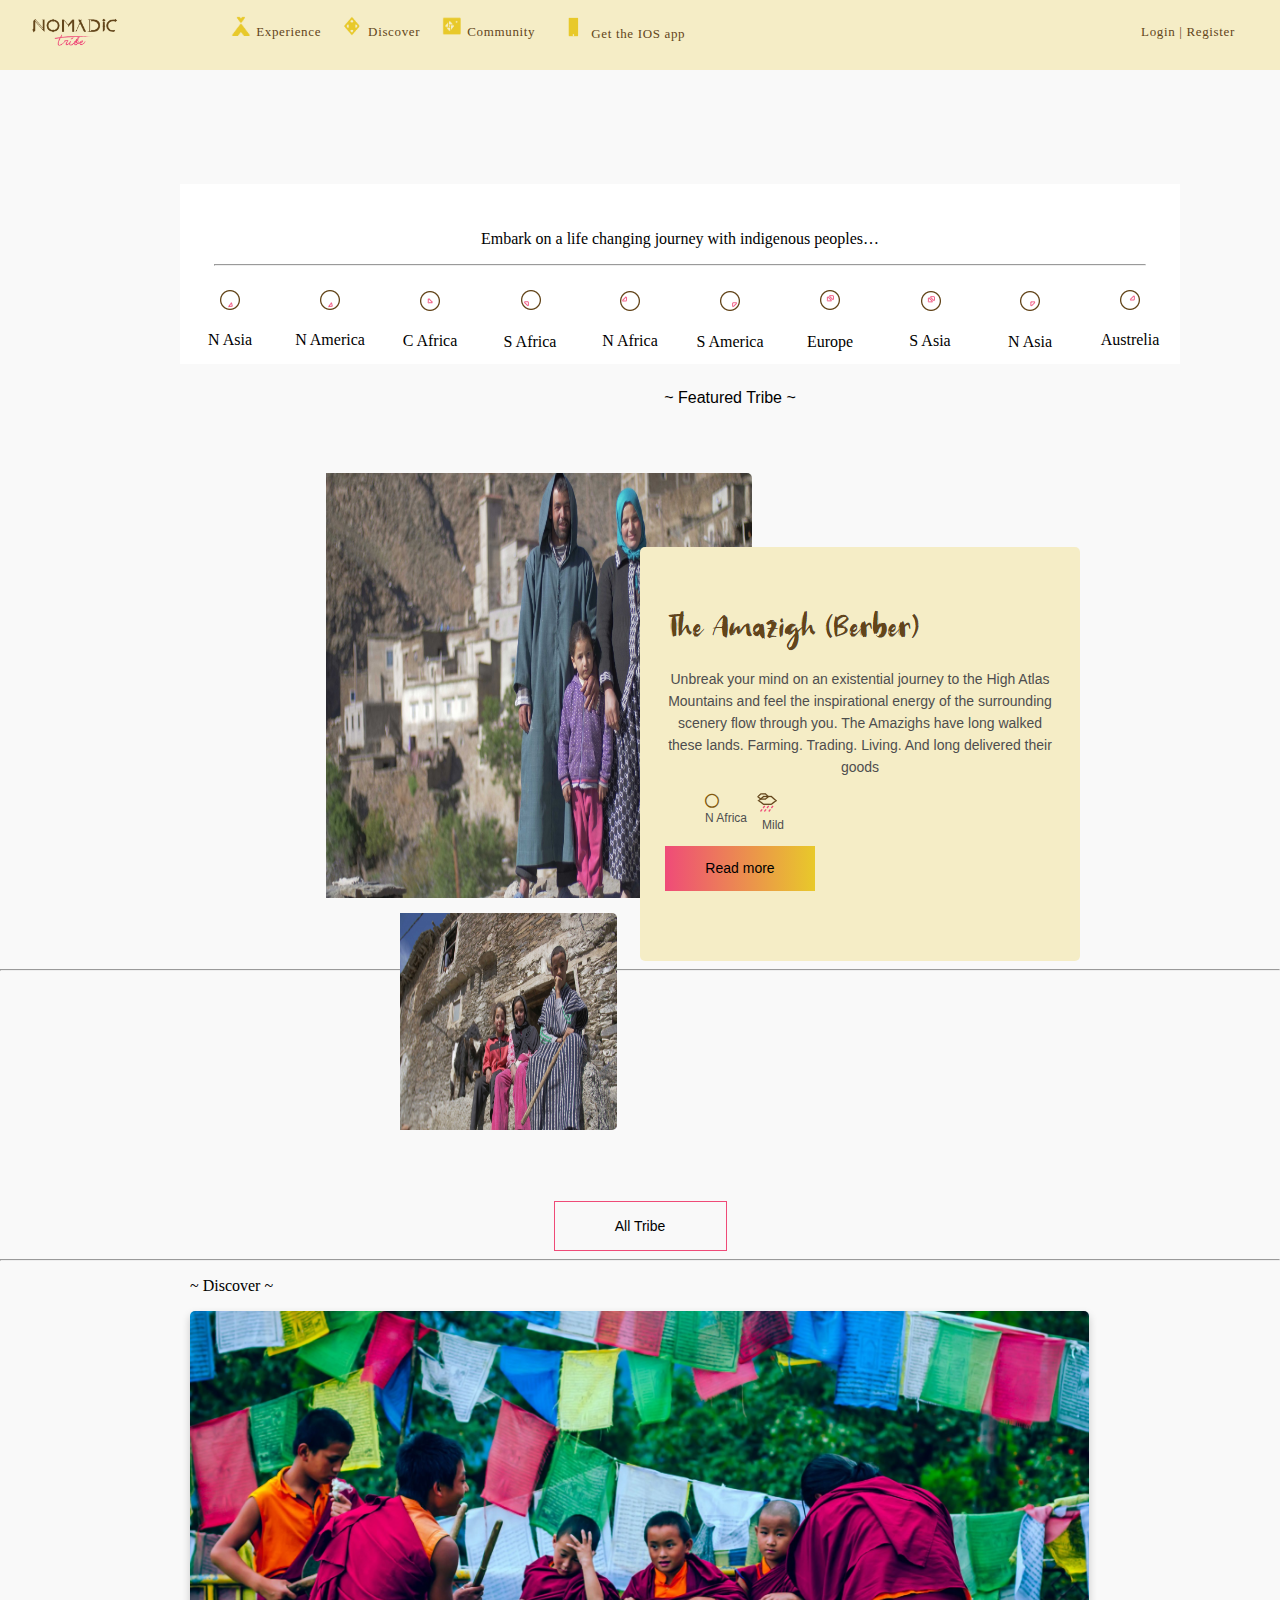
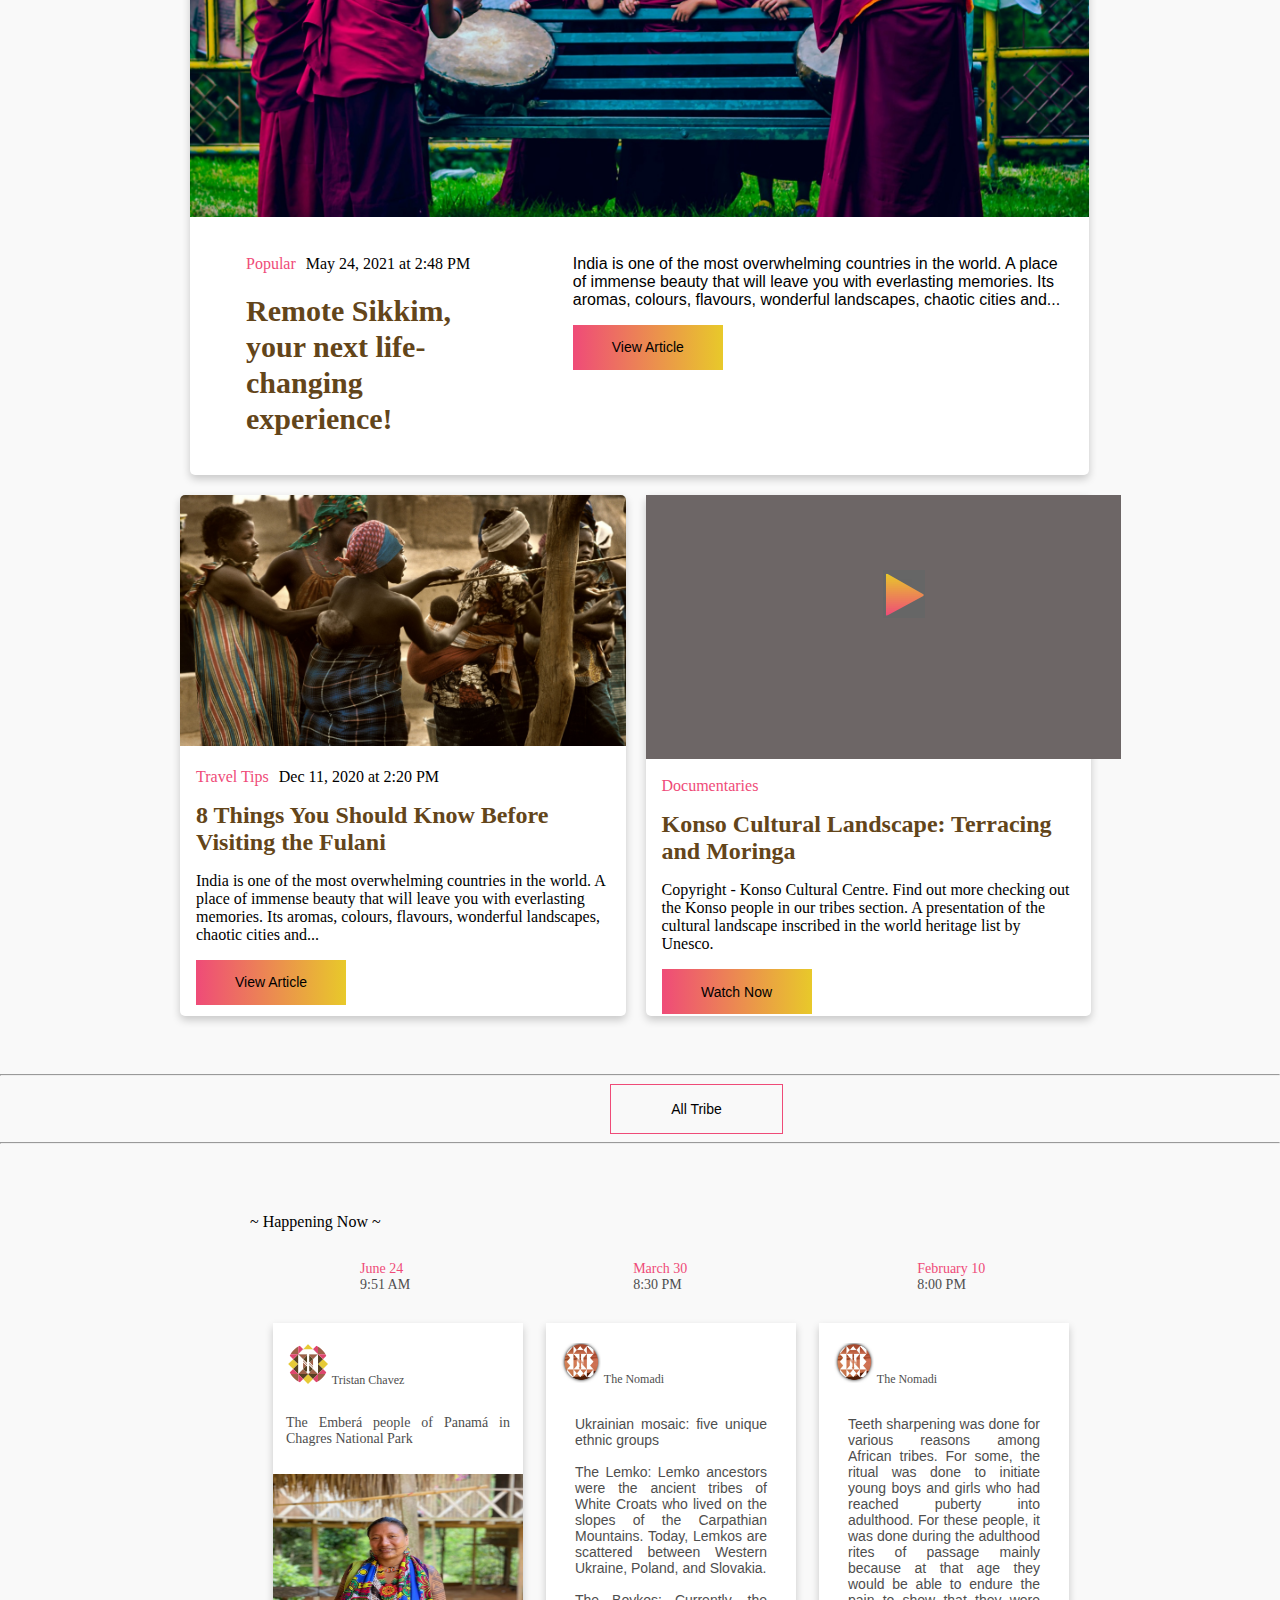
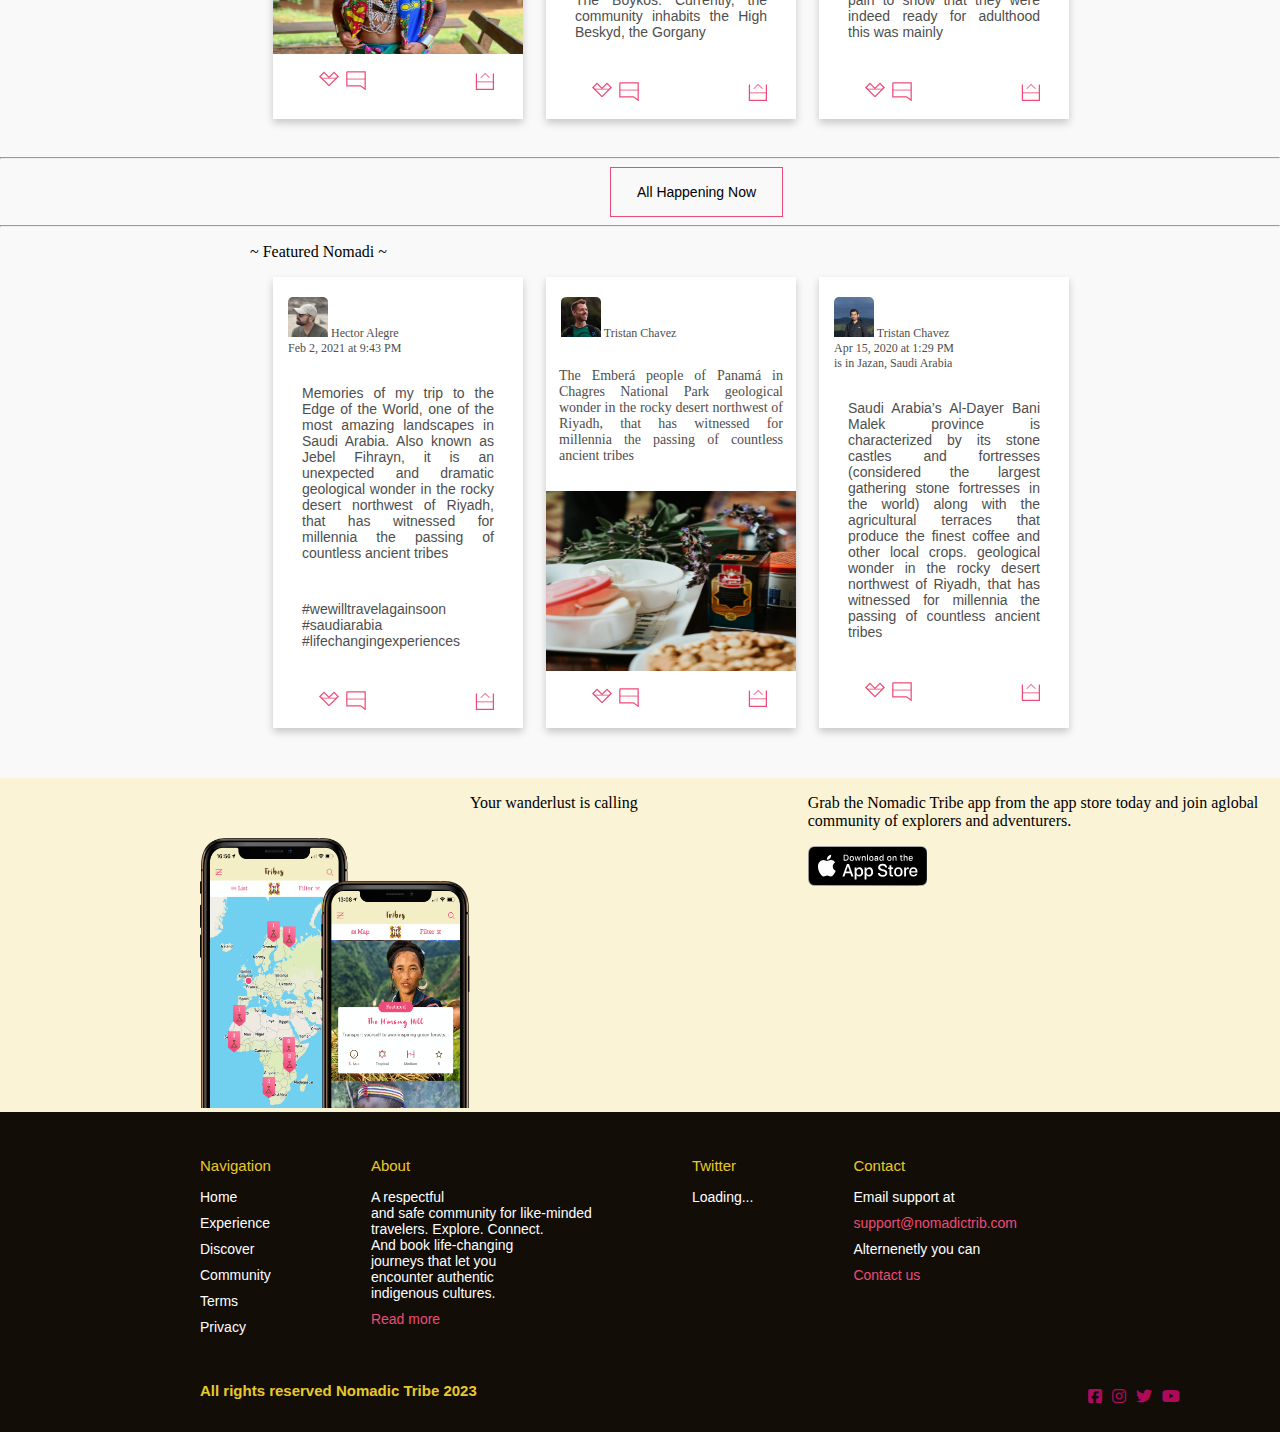
==== commit 43dee1d5: "Update index.html" ====
--- a/index.html
+++ b/index.html
@@ -6,97 +6,109 @@
     <meta name="viewport" content="width=device-width, initial-scale=1.0">
     <title>Document</title>
     <link rel="stylesheet" href="navnomad.css">
-    <!-- <link rel="stylesheet" href="https://cdnjs.cloudflare.com/ajax/libs/font-awesome/4.7.0/css/font-awesome.min.css"> -->
     <link rel="stylesheet" href="https://cdnjs.cloudflare.com/ajax/libs/font-awesome/6.2.1/css/all.min.css">
 
 </head>
 
 <body>
-    <div class="navnomad">
-        <div class="logo"><img class="" src="image/logoimg1.png" width="88px" height="29px" alt=""></div>
-        <div class="navitems">
-            <ul>
-
-                <li><img src="image/1sticon.png" class="navitemimg" width="" alt=""><a class="navitema" href="">Experience</a>
-                </li>
-                <li><img src="image/2ndicon.png" class="navitemimg" alt=""><a href="" class="navitema">Discover</a></li>
-                <li><img src="image/3rdicon.png" class="navitemimg" alt=""><a href="" class="navitema">Community</a></li>
-                <li><img src="image/42thicon.png" class="navitemimg4" height="25px" alt=""><a href="" class="navitema">Get the
-                        IOS app</a></li>
-            </ul>
-        </div>
-        <div class="register">Login | Register</div>
-    </div>
-
-    <section>
-
+    <header>
+        <div class="navnomad">
+            <div class="logo"><img class="" src="image/logoimg1.png" width="88px" height="29px" alt=""></div>
+            <div class="navitems">
+                <ul>
+
+                    <li><img src="image/1sticon.png" class="navitemimg" width="" alt=""><a class="navitema"
+                            href="">Experience</a>
+                    </li>
+                    <li><img src="image/2ndicon.png" class="navitemimg" alt=""><a href="" class="navitema">Discover</a>
+                    </li>
+                    <li><img src="image/3rdicon.png" class="navitemimg" alt=""><a href="" class="navitema">Community</a>
+                    </li>
+                    <li><img src="image/42thicon.png" class="navitemimg4" height="25px" alt=""><a href=""
+                            class="navitema">Get the
+                            IOS app</a></li>
+                </ul>
+            </div>
+            <div class="register">Login | Register</div>
+        </div>
+    </header>
+
+    <section>
         <div class="vediosection">
             <video playsinline autoplay muted loop>
                 <source src="vedio/nomadicvedio.mp4" class="vedionomad" width="100%" type="video/mp4">
 
             </video>
-            <div class="arraw"><button id="arrowbutton"><i class="fa-solid fa-caret-down"style="color: #f9fafb;"></i></button>
+            <div class="arraw"><button id="arrowbutton"><i class="fa-solid fa-caret-down"
+                        style="color: #f9fafb;"></i></button>
                 <button id="arrowbutton"><i class="fa-solid fa-volume-xmark" style="color: #ffffff;"></i></button>
             </div>
     </section>
     <section>
         <div class="section3">
-      <div  class="container-section-area1">
-        <div class="areatxt">
-           <span class="life"> Embark on a </span><img src="image/lifechanging.png" alt=""><span class="life">journey with indigenous peoples…</span>
-        </div>
-        <div><hr class="araehr"></div>
-        
-        <div class="container-section-area">
-            <div class="africa"><img src="image/section1img2.png" alt="">
-            <p>N Asia</p></div>
-            <div class="africa">
-<img src="image/section1img2.png" alt="">
-<p>N America</p>
-            </div>
-            <div class="africa">
-                <img src="image/section1img3.png" alt="">
-                <p>C Africa</p>
-            </div>
-            <div class="africa">
-                <img src="image/section1img4.png" alt="">
-                <p>S Africa</p>
-            </div>
-            <div class="africa">
-                <img src="image/section1img5.png" alt="">
-                <p>N Africa</p>
-            </div>
-            <div class="africa">
-                <img src="image/section1img6.png" alt="">
-                <p>S America</p>
-            </div>
-            <div class="africa">
-                <img src="image/section1img7.png" alt="">
-                <p>Europe</p>
-            </div>
-            <div class="africa">
-                <img src="image/section1img8.png" alt="">
-                <p>S Asia</p>
-            </div>
-            <div class="africa">
-                <img src="image/section1img9.png" alt="">
-                <p>N Asia</p>
-            </div>
-            <div class="africa">
-                <img src="image/section1img10.png" alt="">
-                <p>Austrelia</p>
-            </div>
-        </div>
-      </div>
-    </div>
-    </section>
-
-    <section>
-
-
+            <div class="container-section-area1">
+                <div class="areatxt">
+                    <p> Embark on a <!-- <img src="image/lifechanging.png" alt=""> --> <span class="gradient-text1">life
+                            changing</span>
+                        journey with indigenous peoples…</p>
+
+                </div>
+                <div>
+                    <hr class="araehr">
+                </div>
+
+                <div class="container-section-area">
+                    <div class="africa"><img src="image/section1img2.png" alt="">
+                        <p>N Asia</p>
+                    </div>
+                    <div class="africa">
+                        <img src="image/section1img2.png" alt="">
+                        <p>N America</p>
+                    </div>
+                    <div class="africa">
+                        <img src="image/section1img3.png" alt="">
+                        <p>C Africa</p>
+                    </div>
+                    <div class="africa">
+                        <img src="image/section1img4.png" alt="">
+                        <p>S Africa</p>
+                    </div>
+                    <div class="africa">
+                        <img src="image/section1img5.png" alt="">
+                        <p>N Africa</p>
+                    </div>
+                    <div class="africa">
+                        <img src="image/section1img6.png" alt="">
+                        <p>S America</p>
+                    </div>
+                    <div class="africa">
+                        <img src="image/section1img7.png" alt="">
+                        <p>Europe</p>
+                    </div>
+                    <div class="africa">
+                        <img src="image/section1img8.png" alt="">
+                        <p>S Asia</p>
+                    </div>
+                    <div class="africa">
+                        <img src="image/section1img9.png" alt="">
+                        <p>N Asia</p>
+                    </div>
+                    <div class="africa">
+                        <img src="image/section1img10.png" alt="">
+                        <p>Austrelia</p>
+                    </div>
+                </div>
+            </div>
+        </div>
+    </section>
+
+    <section>
         <div class="section4">
             <div class="lenear-gardient">
-                <img src="image/futuretrib.png" width="330px" height="52px" alt="">
+                <!-- <img src="image/futuretrib.png" width="330px" height="52px" alt=""> -->
+                <p class="gradient-text">~ Featured Tribe ~</p>
+
+
             </div>
             <div class="futuretribimg">
                 <div class="futuretribimg1">
@@ -108,8 +120,6 @@
             </div>
             <div class="futuretribtxt">
                 <div><img src="image/theamazing.png" alt=""></div>
-
-
                 <div>
                     <p class="section4text">Unbreak your mind on an existential journey to the High Atlas <br> Mountains
                         and feel the inspirational energy of the surrounding <br> scenery flow through you. The Amazighs
@@ -119,36 +129,39 @@
                     <ul>
                         <li><i class="fa-sharp fa-regular fa-circle" style="color: #81590e;"></i><br><span
                                 class="nafrica">N Africa</span></li>
-                        <li><img src="image/rainicon.png" width="20px" height="20px" alt=""><br><span class="mild">Mild</span>
+                        <li><img src="image/rainicon.png" width="20px" height="20px" alt=""><br><span
+                                class="mild">Mild</span>
                         </li>
                     </ul>
                 </div>
-
-
                 <div>
-                    <button class="readmore" type="button" onclick="alert('Hello world!')">Read more</button>
-                </div>
-            </div>
-        </div>
-        </div>
-
-        </div>
-    </section>
-
+                    <button class="readmore" type="button">Read more</button>
+                </div>
+            </div>
+        </div>
+        </div>
+
+        </div>
+    </section>
+
+    <hr class="new1">
 
     <section>
         <div class="allgribbox">
-            <button class="alltrib" type="button" onclick="alert('Hello world!')">All
+            <button class="alltrib" type="button">All
                 Tribe</button>
         </div>
 
     </section>
-
+    <hr class="new1">
 
     <section>
         <div class="section5">
-            <div class="discover">
-                <img src="image/discover.png" class="discover" width="230px" height="68px" alt="">
+            <!-- <div class="discover"> -->
+            <!-- <img src="image/discover.png" class="discover" width="230px" height="68px" alt=""> -->
+            <!-- </div> -->
+            <div class="lenear-gardient">
+                <p class="gradient-textdis">~ Discover ~</p>
             </div>
             <div class="card" id="section5card">
                 <img src="image/dicoverimg2.jpg" alt="Avatar" style="width:100%">
@@ -156,18 +169,16 @@
                     <div class="discoverlist1">
                         <ul>
                             <li>
-                                <p class="traveltipsp"><span class="discovelist">Popular</span>May 24, 2021 at 2:48 PM
+                                <p class="traveltipsp2"><span class="discovelist">Popular</span>May 24, 2021 at 2:48 PM
                                 </p>
                                 <h1 class="discoverh1">Remote Sikkim, your next life-changing experience!</h1>
                             </li>
                             <li class="listiteme">
-                                <p class="traveltipsp">India is one of the most overwhelming countries in the world. A
+                                <p class="traveltipsp2">India is one of the most overwhelming countries in the world. A
                                     place of immense beauty that will leave you with everlasting memories. Its aromas,
                                     colours, flavours, wonderful landscapes, chaotic cities and...</p>
-                                <button class="readmore" type="button" onclick="alert('Hello world!')">View
+                                <button class="readmore" type="button">View
                                     Article</button>
-
-
                             </li>
                         </ul>
                     </div>
@@ -181,12 +192,12 @@
             <div class="card" id="card61">
                 <img src="image/traveltips.jpg" alt="Avatar" style="width:100%">
                 <div class="container">
-                    <p class="traveltipsp"><span class="discovelist">Travel Tips</span>Dec 11, 2020 at 2:20 PM</p>
+                    <p class="traveltipsp2"><span class="discovelist">Travel Tips</span>Dec 11, 2020 at 2:20 PM</p>
                     <h1 class="traveltips2">8 Things You Should Know Before Visiting the Fulani</h1>
-                    <p class="traveltipsp">India is one of the most overwhelming countries in the world. A place of
+                    <p class="traveltipsp2">India is one of the most overwhelming countries in the world. A place of
                         immense beauty that will leave you with everlasting memories. Its aromas, colours, flavours,
                         wonderful landscapes, chaotic cities and...</p>
-                    <button class="readmore" type="button" onclick="alert('Hello world!')">View Article</button>
+                    <button class="readmore" type="button">View Article</button>
                 </div>
             </div>
             <div class="card" id="card62">
@@ -197,53 +208,33 @@
                 <div class="container">
                     <p><span class="discovelist">Documentaries</span></p>
                     <h1 class="traveltips2">Konso Cultural Landscape: Terracing and Moringa</h1>
-                    <p class="traveltipsp">Copyright - Konso Cultural Centre. Find out more checking out the Konso
+                    <p class="traveltipsp2">Copyright - Konso Cultural Centre. Find out more checking out the Konso
                         people in our tribes section. A presentation of the cultural landscape inscribed in the world
                         heritage list by Unesco.</p>
-                    <button class="readmore" type="button" onclick="alert('Hello world!')">Watch Now</button>
-
-                </div>
-            </div>
-        </div>
-
-    </section>
-
-    <hr>
+                    <button class="readmore" type="button">Watch Now</button>
+
+                </div>
+            </div>
+        </div>
+
+    </section>
+
+    <hr class="new1">
     <div class="discoverbox">
-        <button class="discoverall" type="button" onclick="alert('Hello world!')">All
+        <button class="discoverall" type="button">All
             Tribe</button>
     </div>
 
     </section>
-    <hr>
-
-    <section>
-        <!-- <div class="section7">
-        <div class="lenear-gardient">
-            <img src="happeningnow.png" width="330px" height="60px" alt="">
-        </div>
-    <div class="row">
-        <div class="column">
-            
-          <div class="card"id="card71">
-            <img src="happeninicon1.png" alt="">
-            <span>Tristan Chavez </span>
-            <div><p>The Emberá people of Panamá in Chagres National Park</p>
-            <img class="happening" src="happening.jpg"width="290px"height="201px" alt=""></div>
-          </div>
-        </div>
-        <div class="column">
-          <div class="card"id="card71">...</div>
-        </div>
-        <div class="column">
-          <div class="card"id="card71">..</div>
-        </div>
-
-      </div>
-    </div> -->
+    <hr class="new1">
+
+    <section>
         <div class="section7">
-            <div class="happeningnow">
+            <!-- <div class="happeningnow">
                 <img class="happenngtxt" src="image/happeningnow.png" width="250px" height="60px" alt="">
+            </div> -->
+            <div class="lenear-gardient">
+                <p class="gradient-text">~ Happening Now ~</p>
             </div>
             <div class="happeminglist">
                 <ul>
@@ -258,9 +249,14 @@
                     </li>
                 </ul>
             </div>
+            <!-- <div class="rotatemain"><div class="rotate"></div>
+            <div class="rotate2"></div>
+            <div class="rotate3"></div></div> -->
+
             <div class="sectioncards7">
 
                 <div class="card" id="card71">
+
                     <div class="card71ico"> <img src="image/happeninicon1.png" alt="">
                         <span>Tristan Chavez </span>
                     </div>
@@ -273,14 +269,15 @@
                         <ul>
                             <li><img src="image/cardlicon1.png" alt=""></li>
                             <li><img src="image/cardlicon2.png" alt=""></li>
-                            <li><img class="image/cardlicon3" src="cardlicin3.png" alt=""></li>
-                        </ul>
-                    </div>
-
-                </div>
+                            <li><img class="cardlicon3" src="image/cardlicin3.png" alt=""></li>
+                        </ul>
+                    </div>
+
+                </div>
+
                 <div class="card" id="card71">
                     <div class="card71ico"> <img src="image/happeningicon2.jpg" width="40px" height="40px" alt="">
-                        <span>Tristan Chavez </span>
+                        <span>The Nomadi </span>
                     </div>
                     <div class="container">
                         <p class="card71txt">Ukrainian mosaic: five unique ethnic groups <br><br>
@@ -289,6 +286,7 @@
                             and Slovakia. <br><br>
                             The Boykos: Currently, the community inhabits the High Beskyd, the Gorgany</p>
                     </div>
+
                     <div class="card71icons">
                         <ul>
                             <li><img src="image/cardlicon1.png" alt=""></li>
@@ -299,7 +297,7 @@
                 </div>
                 <div class="card" id="card71">
                     <div class="card71ico"> <img src="image/happeningicon2.jpg" width="40px" height="40px" alt="">
-                        <span>Tristan Chavez </span>
+                        <span>The Nomadi </span>
                     </div>
                     <div class="container">
                         <p class="card71txt">Teeth sharpening was done for various reasons among African tribes. For
@@ -310,8 +308,8 @@
                     </div>
                     <div class="card71icons">
                         <ul>
-                            <li><img  class="cardioicin1" src="image/cardlicon1.png" alt=""></li>
-                            <li ><img class="cardioicin" src="image/cardlicon2.png" alt=""></li>
+                            <li><img class="cardioicin1" src="image/cardlicon1.png" alt=""></li>
+                            <li><img class="cardioicin" src="image/cardlicon2.png" alt=""></li>
                             <li><img class="cardlicon3" src="image/cardlicin3.png" alt=""></li>
                         </ul>
                     </div>
@@ -320,25 +318,29 @@
         </div>
     </section>
 
-    <hr>
+    <hr class="new1">
     <div class="discoverbox">
-        <button class="discoverall" type="button" onclick="alert('Hello world!')">All Happening Now</button>
+        <button class="discoverall" type="button">All Happening Now</button>
     </div>
 
     </section>
-    <hr>
+    <hr class="new1">
 
     <section>
         <div class="section9">
-            <div class="futurenomadi">
+            <!-- <div class="futurenomadi">
                 <img class="happenngtxt" src="image/futurenomadi1.png" width="340px" height="50px" alt="">
+            </div> -->
+            <div class="lenear-gardient">
+                <p class="gradient-text">~ Featured Nomadi ~</p>
             </div>
 
             <div class="sectioncards7">
 
                 <div class="card" id="card71">
 
-                    <div class="card71ico"> <img src="image/hector.jpg" width="40px" height="40px" alt="">
+                    <div class="card71ico"> <img class="hector" src="image/hector.jpg" width="40px" height="40px"
+                            alt="">
                         <span>Hector Alegre <br>Feb 2, 2021 at 9:43 PM
 
                         </span>
@@ -354,44 +356,49 @@
                     </div>
                     <div class="card71icons">
                         <ul>
-                            <li><img  class="cardioicin1" src="image/cardlicon1.png" alt=""></li>
-                            <li ><img class="cardioicin" src="image/cardlicon2.png" alt=""></li>
+                            <li><img class="cardioicin1" src="image/cardlicon1.png" alt=""></li>
+                            <li><img class="cardioicin" src="image/cardlicon2.png" alt=""></li>
                             <li><img class="cardlicon3" src="image/cardlicin3.png" alt=""></li>
                         </ul>
                     </div>
                 </div>
                 <div class="card" id="card71">
-                    <div class="card71ico"> <img src="image/happeningicon2.jpg" width="40px" height="40px" alt="">
+                    <div class="card71ico"> <img class="hector" src="image/jeremy.jpg" width="40px" height="40px"
+                            alt="">
                         <span>Tristan Chavez </span>
                     </div>
 
                     <div>
-                        <p class="card71txt1">The Emberá people of Panamá in Chagres National Park geological wonder in the rocky desert northwest of Riyadh, that has witnessed for millennia the passing of countless ancient tribes</p>
+                        <p class="card71txt1">The Emberá people of Panamá in Chagres National Park geological wonder in
+                            the rocky desert northwest of Riyadh, that has witnessed for millennia the passing of
+                            countless ancient tribes</p>
                         <img class="happening" src="image/carding92.jpg" width="290px" height="201px" alt="">
                     </div>
                     <div class="card71icons">
                         <ul>
-                            <li><img  class="cardioicin1" src="image/cardlicon1.png" alt=""></li>
-                            <li ><img class="cardioicin" src="image/cardlicon2.png" alt=""></li>
+                            <li><img class="cardioicin1" src="image/cardlicon1.png" alt=""></li>
+                            <li><img class="cardioicin" src="image/cardlicon2.png" alt=""></li>
                             <li><img class="cardlicon3" src="image/cardlicin3.png" alt=""></li>
                         </ul>
                     </div>
                 </div>
                 <div class="card" id="card71">
-                    <div class="card71ico"> <img src="image/happeningicon2.jpg" width="40px" height="40px" alt="">
+                    <div class="card71ico"> <img class="hector" src="image/ibrahim.jpg" width="40px" height="40px"
+                            alt="">
                         <span>Tristan Chavez <br>Apr 15, 2020 at 1:29 PM <br>is in Jazan, Saudi Arabia</span>
                     </div>
                     <div class="container">
                         <p class="card71txt">Saudi Arabia’s Al-Dayer Bani Malek province is characterized by its stone
                             castles and fortresses (considered the largest gathering stone fortresses in the world)
                             along with the agricultural terraces that produce the finest coffee and other local crops.
-                            geological wonder in the rocky desert northwest of Riyadh, that has witnessed for millennia the passing of countless ancient tribes
+                            geological wonder in the rocky desert northwest of Riyadh, that has witnessed for millennia
+                            the passing of countless ancient tribes
                         </p>
                     </div>
                     <div class="card71icons">
                         <ul>
-                            <li><img  class="cardioicin1" src="image/cardlicon1.png" alt=""></li>
-                            <li ><img class="cardioicin" src="image/cardlicon2.png" alt=""></li>
+                            <li><img class="cardioicin1" src="image/cardlicon1.png" alt=""></li>
+                            <li><img class="cardioicin" src="image/cardlicon2.png" alt=""></li>
                             <li><img class="cardlicon3" src="image/cardlicin3.png" alt=""></li>
                         </ul>
                     </div>
@@ -404,10 +411,12 @@
         <div class="section10">
             <div class="section10img">
                 <img src="image/yourwonderest.png" width="270px" height="270px" alt="">
-
+            </div>
+            <div class="lenear-gardientl">
+                <p class="gradient-text">Your wanderlust is calling</p>
             </div>
             <div class="section10txt">
-                <img class="thewondertxt" src="image/thewonderesttxt.png" width="440px" height="60px" alt="">
+                <!-- <img class="thewondertxt" src="image/thewonderesttxt.png" width="440px" height="60px" alt=""> -->
                 <p>Grab the Nomadic Tribe app from the app store today and join aglobal <br> community of explorers and
                     adventurers.</p>
                 <svg xmlns="http://www.w3.org/2000/svg" width="119.664" height="40" viewBox="0 0 119.664 40">
@@ -491,16 +500,16 @@
                 <div class="socialmediatext">
                     <h1 class="footerh">All rights reserved Nomadic Tribe 2023</h1>
                 </div>
-            <div class="socialmeadia">
-                <ul>
-                    <li class="socio"><i class="fa-brands fa-square-facebook" style="color:#ae0a59;"></i></li>
-                    <li class="socio"><i class="fa-brands fa-instagram" style="color: #ae0a59;"></i></li>
-                    <li class="socio"><i class="fa-brands fa-twitter" style="color: #ae0a59;"></i></li>
-                    <li class="socio"><i class="fa-brands fa-youtube" style="color: #ae0a59;"></i></li>
-                </ul>
-            </div>
-        </div>
-    </div>
+                <div class="socialmeadia">
+                    <ul>
+                        <li class="socio"><i class="fa-brands fa-square-facebook" style="color:#ae0a59;"></i></li>
+                        <li class="socio"><i class="fa-brands fa-instagram" style="color: #ae0a59;"></i></li>
+                        <li class="socio"><i class="fa-brands fa-twitter" style="color: #ae0a59;"></i></li>
+                        <li class="socio"><i class="fa-brands fa-youtube" style="color: #ae0a59;"></i></li>
+                    </ul>
+                </div>
+            </div>
+        </div>
     </footer>
 </body>
 
